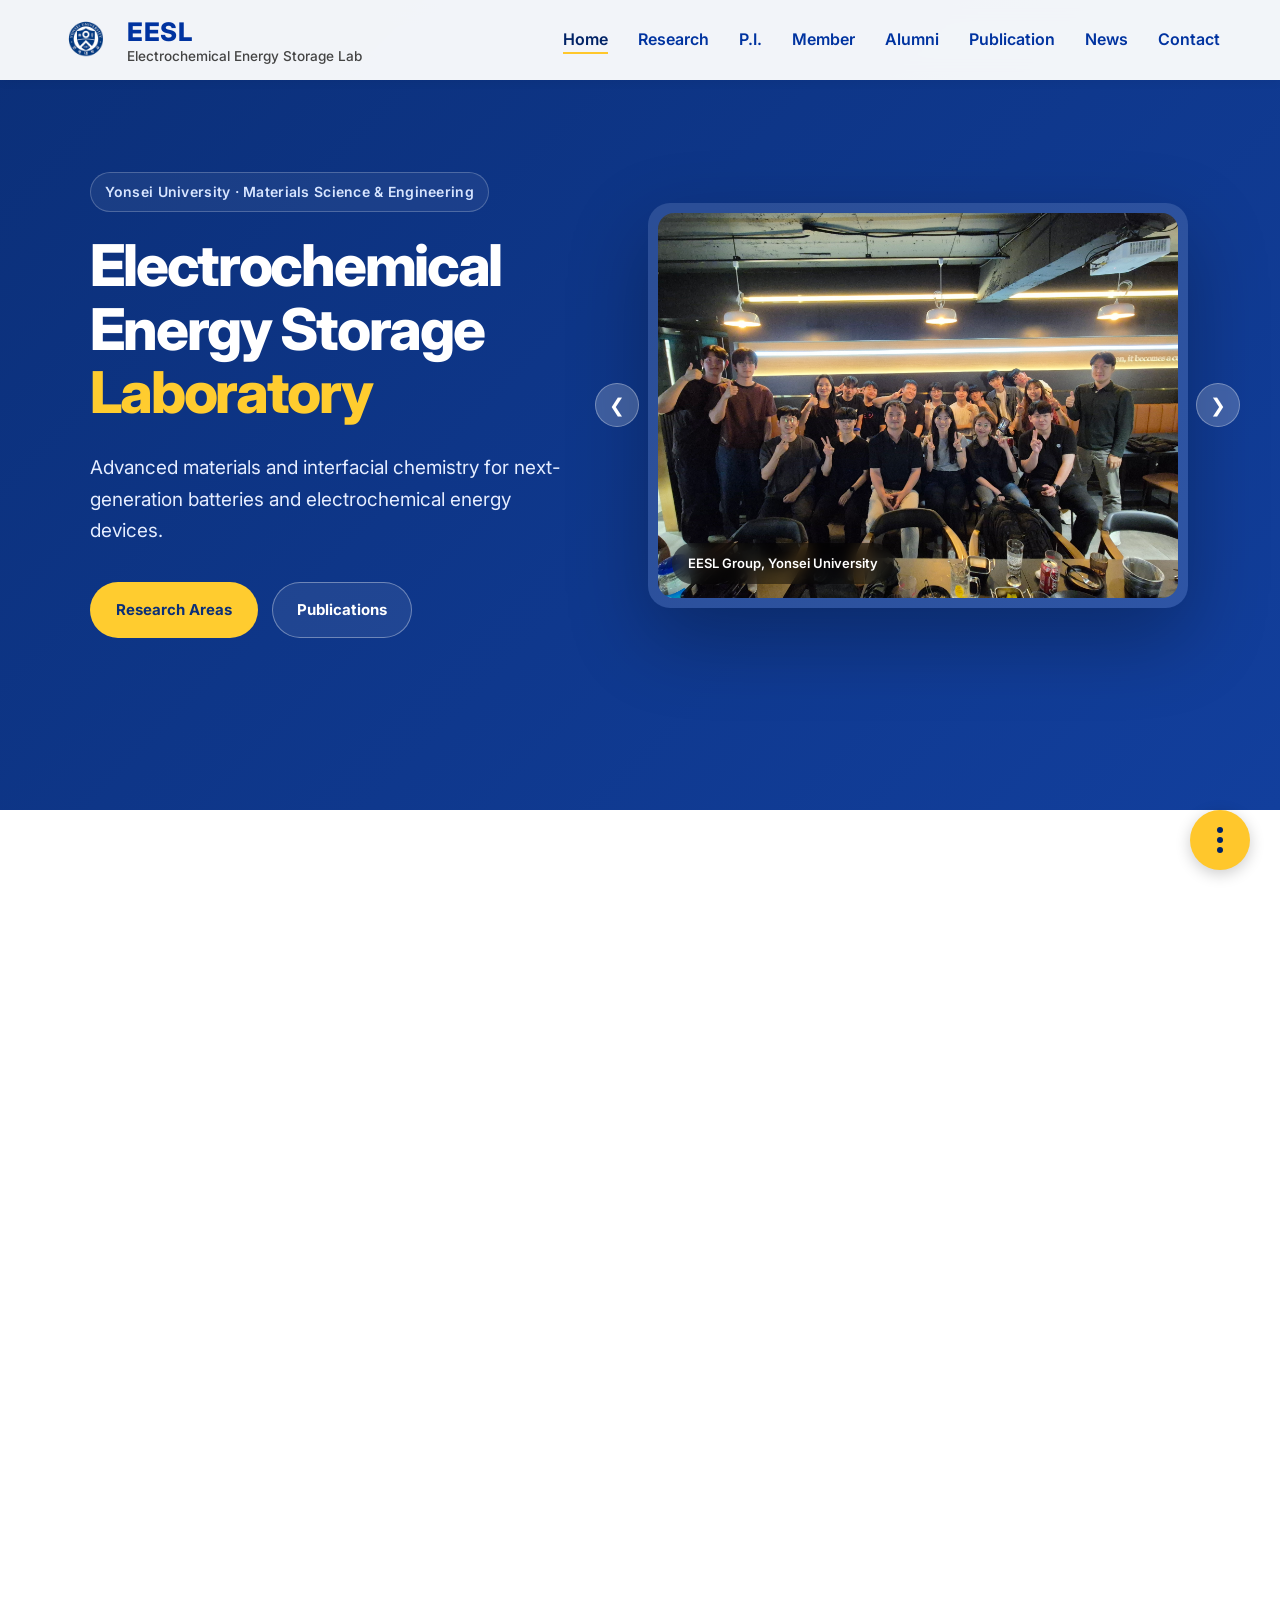
==== index.html @ 1c995d8c "fix professor image path" ====
<!DOCTYPE html>
<html lang="en">
<head>
    <meta charset="UTF-8">
    <meta name="viewport" content="width=device-width, initial-scale=1.0">
    <title>EESL | Electrochemical Energy Storage Laboratory</title>
    <link href="https://fonts.googleapis.com/css2?family=Inter:wght@300;400;600;700&display=swap" rel="stylesheet">
    <link rel="stylesheet" href="style.css">
    <link rel="icon" href="./images/favicon.png" type="image/png">
    <link rel="apple-touch-icon" href="./images/favicon.png">
</head>
<body>
    <header class="header">
    <div class="container header-content">
        <a href="index.html" class="logo-container">
            <img src="./images/EESL logo.png" alt="EESL Logo" class="header-logo-img">
            <div class="logo-text-group">
                <span class="logo-main-text">EESL</span>
                <span class="logo-sub-text">Electrochemical Energy Storage Lab</span>
            </div>
        </a>
        <nav class="nav">
            <ul class="nav-list">
                <li><a href="index.html" class="nav-link active">Home</a></li>
                <li><a href="research.html" class="nav-link">Research</a></li>
                <li><a href="pi.html" class="nav-link">P.I.</a></li>
                <li><a href="member.html" class="nav-link">Member</a></li>
                <li><a href="alumni.html" class="nav-link">Alumni</a></li>
                <li><a href="publication.html" class="nav-link">Publication</a></li>
                <li><a href="news.html" class="nav-link">News</a></li>
                <li><a href="contact.html" class="nav-link">Contact</a></li>
            </ul>
        </nav>
        <button class="mobile-menu-btn" aria-label="Toggle Menu">
            <span></span>
            <span></span>
            <span></span>
        </button>
    </div>
</header>

    <main>
        <section id="home" class="hero">
            <div class="hero-content">
                <div class="hero-label">Yonsei University · Materials Science & Engineering</div>
                <h1>
                    Electrochemical<br>
                    Energy Storage<br>
                    <span>Laboratory</span>
                </h1>
                <p class="hero-subtitle">
                    Advanced materials and interfacial chemistry for next-generation batteries and electrochemical energy devices.
                </p>
                <div class="hero-buttons">
                    <a href="research.html" class="btn primary">Research Areas</a>
                    <a href="publication.html" class="btn secondary">Publications</a>
                </div>
            </div>

            <div class="hero-slider-outer">
                <!-- 좌우 컨트롤 화살표 버튼이 사진 카드 바깥에 존재 -->
                <button class="slider-btn prev-btn" aria-label="Previous Slide">&#10094;</button>
                
                <div class="hero-image-wrap slider-container">
                  <div class="slider-wrapper">
                      <img src="./images/main1.jpg" alt="EESL group photo 1" class="slide-img active">
                      <img src="./images/main2.jpg" alt="EESL group photo 2" class="slide-img">
                  </div>
                  <!-- 글래스모피즘 캡션 -->
                  <div class="image-caption">
                    EESL Group, Yonsei University
                  </div>
                </div>
                
                <button class="slider-btn next-btn" aria-label="Next Slide">&#10095;</button>
            </div>
        </section>

        <section id="research" class="section">
            <div class="container">
                <h2 class="section-title">Research Areas</h2>
                <div class="grid">
                    <div class="card">
                        <div class="card-icon">🔋</div>
                        <h3>Advanced Batteries</h3>
                        <p>Developing next-generation materials for high-energy density and safe battery systems.</p>
                    </div>
                    <div class="card">
                        <div class="card-icon">⚡</div>
                        <h3>Supercapacitors</h3>
                        <p>Exploring novel nanostructured materials for rapid energy storage and delivery.</p>
                    </div>
                    <div class="card">
                        <div class="card-icon">🌱</div>
                        <h3>Sustainable Materials</h3>
                        <p>Focusing on eco-friendly and abundant resources for scalable energy solutions.</p>
                    </div>
                </div>
            </div>
        </section>

        <section id="publications" class="section bg-light">
            <div class="container">
                <h2 class="section-title">Selected Publications</h2>
                <ul class="publication-list">
                    <li>"Evidence of Zintl Intermediate Phase and Its Impacts on Li and Na Storage Performance of Pb-Based Alloying Anodes", <span class="journal">Chemistry of Materials</span> <span class="year">(2023)</span></li>
                    <li>"Dual passivation of cathode and anode through electrode–electrolyte interface engineering enables long-lifespan Li metal–SPAN batteries", <span class="journal">ACS Energy Letters</span> <span class="year">(2022)</span></li>
                    <li>"Surface redox pseudocapacitance of partially oxidized titanium carbide MXene in water-in-salt electrolyte", <span class="journal">ACS Energy Letters</span> <span class="year">(2021)</span></li>
                    <li>"Hierarchical nickel valence gradient stabilizes high-nickel content layered cathode materials", <span class="journal">Nature Communications</span> <span class="year">(2021)</span></li>
                    <li>"New High‐Performance Pb‐Based Nanocomposite Anode Enabled by Wide‐Range Pb Redox and Zintl Phase Transition", <span class="journal">Advanced Functional Materials</span> <span class="year">(2021)</span></li>
                    <li>"Reaction heterogeneity in practical high-energy lithium–sulfur pouch cells", <span class="journal">Energy & Environmental Science</span> <span class="year">(2020)</span></li>
                    <li>"Synthesis and Characterization of a Molecularly Designed High‐Performance Organodisulfide as Cathode Material for Lithium Batteries", <span class="journal">Advanced Energy Materials</span> <span class="year">(2019)</span></li>
                    <li>"In situ/operando synchrotron-based X-ray techniques for lithium-ion battery research", <span class="journal">NPG Asia Materials</span> <span class="year">(2018)</span></li>
                    <li>"Na‐ion intercalation and charge storage mechanism in 2D vanadium carbide", <span class="journal">Advanced Energy Materials</span> <span class="year">(2017)</span></li>
                    <li>"Probing the mechanism of high capacitance in two-dimensional titanium carbide using in-situ X-Ray absorption spectroscopy", <span class="journal">Advanced Energy Materials</span> <span class="year">(2015)</span></li>
                    <li>"Structural Changes and Thermal Stability of Charged LiNixMnyCozO2 Cathode Materials Studied by Combined In Situ Time-Resolved XRD and Mass Spectroscopy", <span class="journal">ACS Applied Materials & Interfaces</span> <span class="year">(2014)</span></li>
                </ul>
                <div class="text-center">
                    <a href="https://scholar.google.co.kr/citations?hl=ko&user=i6YsCV8AAAAJ&view_op=list_works&sortby=pubdate" target="_blank" rel="noopener noreferrer" class="btn btn-outline">
                        View Full List on Google Scholar
                    </a>
                </div>
            </div>
        </section>

        <section id="contact" class="section bg-deep">
            <div class="container text-center">
                <h2 class="section-title text-white">Contact Us</h2>
                <div class="contact-info">
                    <p><strong>Electrochemical Energy Storage Laboratory (EESL) </strong></p>
                    <p>Department of Material Science and Engineering, Yonsei University</p>
                    <p>Email: smbak@yonsei.ac.kr</p>
                </div>
            </div>
        </section>
    </main>

    <footer class="footer">
        <div class="container">
            <p>&copy; 2026 Electrochemical Energy Storage Laboratory (EESL). All rights reserved.</p>
	<p>Handcrafted by <strong>Myungjun Song</strong></p>
        </div>
    </footer>

    <!-- Floating Quick Menu -->
    <div class="floating-quick-menu">
        <button class="quick-menu-toggle" aria-label="Toggle Quick Menu">
            <span class="dot"></span>
            <span class="dot"></span>
            <span class="dot"></span>
        </button>
        <div class="quick-menu-content">
            <a href="index.html#home" class="quick-link">Home</a>
            <a href="index.html#research" class="quick-link">Research Area</a>
            <a href="index.html#publications" class="quick-link">Selected Publications</a>
            <a href="index.html#contact" class="quick-link">Contact Us</a>
        </div>
    </div>

    <script src="script.js"></script>
</body>
</html>
---- style.css ----
:root {
    --primary-color: #0033A0; /* Deep Blue */
    --primary-dark: #002266;
    --accent-color: #FFC72C; /* Yellow */
    --accent-hover: #FFD659;
    --bg-color: #ffffff;
    --bg-light: #f4f7f6;
    --text-main: #333333;
    --text-muted: #666666;
    --white: #ffffff;
    --transition: all 0.3s ease;
}

* {
    margin: 0;
    padding: 0;
    box-sizing: border-box;
}

html {
    scroll-behavior: smooth;
    scroll-padding-top: 80px; /* offset for fixed header */
}

body {
    font-family: 'Inter', sans-serif;
    color: var(--text-main);
    line-height: 1.6;
    background-color: var(--bg-color);
}

a {
    text-decoration: none;
    color: inherit;
}

ul {
    list-style: none;
}

.container {
    max-width: 1200px;
    margin: 0 auto;
    padding: 0 20px;
}

/* Header & Nav */
.header {
    position: fixed;
    top: 0;
    left: 0;
    width: 100%;
    background-color: rgba(255, 255, 255, 0.95);
    backdrop-filter: blur(10px);
    box-shadow: 0 2px 10px rgba(0,0,0,0.05);
    z-index: 1000;
    transition: var(--transition);
}

.header-content {
    display: flex;
    justify-content: space-between;
    align-items: center;
    height: 80px;
}

.logo img {
    height: 50px;
    width: auto;
    object-fit: contain;
    display: block;
}

.nav-list {
    display: flex;
    gap: 30px;
}

.nav-link {
    font-weight: 600;
    color: var(--primary-color);
    position: relative;
    padding: 5px 0;
    transition: var(--transition);
}

.nav-link::after {
    content: '';
    position: absolute;
    bottom: 0;
    left: 0;
    width: 0;
    height: 2px;
    background-color: var(--accent-color);
    transition: var(--transition);
}

.nav-link:hover::after,
.nav-link.active::after {
    width: 100%;
}

.nav-link:hover,
.nav-link.active {
    color: var(--primary-dark);
}

/* Page Content for Multi-page */
.page-content {
    padding-top: 80px;
    min-height: calc(100vh - 80px);
    display: flex;
    flex-direction: column;
}

.page-content > .section {
    flex: 1;
    display: flex;
    flex-direction: column;
    justify-content: center;
}

/* Hero Section */
.hero {
    min-height: 100vh;
    display: flex;
    align-items: center;
    position: relative;
    background: linear-gradient(135deg, var(--primary-dark) 0%, var(--primary-color) 100%);
    color: var(--white);
    padding-top: 80px;
}

.hero-bg {
    position: absolute;
    top: 0;
    left: 0;
    width: 100%;
    height: 100%;
    background-image: radial-gradient(circle at 20% 50%, rgba(255, 199, 44, 0.1) 0%, transparent 50%),
                      radial-gradient(circle at 80% 80%, rgba(255, 199, 44, 0.05) 0%, transparent 50%);
    z-index: 1;
}

.hero-content-grid {
    position: relative;
    z-index: 2;
    display: grid;
    grid-template-columns: 1fr 1fr;
    gap: 40px;
    align-items: center;
    width: 100%;
}

.hero-text {
    text-align: left;
}

.hero-title {
    font-size: 3.5rem;
    font-weight: 700;
    margin-bottom: 20px;
    line-height: 1.2;
}

.hero-subtitle {
    font-size: 1.25rem;
    font-weight: 300;
    color: rgba(255,255,255,0.9);
}

.hero-image {
    display: flex;
    width: 100%;
    justify-content: center;
    align-items: center;
}

.hero-placeholder-img {
    max-width: 100%;
    height: auto;
    border-radius: 12px;
    box-shadow: 0 20px 40px rgba(0,0,0,0.2);
    min-height: 300px;
    background-color: rgba(255,255,255,0.1);
    border: 2px dashed rgba(255,255,255,0.3);
    object-fit: cover;
}

/* Buttons */
.btn {
    display: inline-block;
    padding: 12px 30px;
    border-radius: 30px;
    font-weight: 600;
    cursor: pointer;
    transition: var(--transition);
    border: 2px solid transparent;
}

.btn-primary {
    background-color: var(--accent-color);
    color: var(--primary-dark);
}

.btn-primary:hover {
    background-color: var(--accent-hover);
    transform: translateY(-2px);
    box-shadow: 0 4px 15px rgba(255, 199, 44, 0.4);
}

.btn-outline {
    background-color: transparent;
    border-color: var(--primary-color);
    color: var(--primary-color);
}

.btn-outline:hover {
    background-color: var(--primary-color);
    color: var(--white);
}

/* Sections */
.section {
    padding: 100px 0;
}

/* P.I. Profile Section */
.profile-grid {
    display: grid;
    grid-template-columns: 1fr 2fr;
    gap: 50px;
    align-items: center;
}

.profile-image img {
    width: 100%;
    box-shadow: 0 10px 30px rgba(0,0,0,0.1);
}

.profile-info {
    text-align: left;
}

.pi-name {
    font-size: 3rem;
    font-weight: 700;
    color: var(--primary-color);
    margin-bottom: 10px;
}

.pi-title {
    font-size: 1.5rem;
    color: var(--accent-color);
    font-weight: 600;
    margin-bottom: 20px;
}

.pi-affiliation {
    font-size: 1.2rem;
    color: var(--text-main);
    line-height: 1.6;
}

/* History Section */
.history-grid {
    display: grid;
    grid-template-columns: 1fr 1fr;
    gap: 60px;
}

.history-title {
    font-size: 1.8rem;
    color: var(--primary-dark);
    margin-bottom: 30px;
    border-bottom: 2px solid var(--accent-color);
    padding-bottom: 10px;
    display: inline-block;
}

.mt-4 {
    margin-top: 40px;
}

/* Timeline Style */
.timeline {
    list-style: none;
    padding: 0;
    margin: 0;
}

.timeline li {
    position: relative;
    padding-left: 30px;
    margin-bottom: 30px;
    border-left: 2px solid rgba(0, 51, 160, 0.2);
}

.timeline li::before {
    content: '';
    position: absolute;
    left: -7px;
    top: 5px;
    width: 12px;
    height: 12px;
    border-radius: 50%;
    background-color: var(--accent-color);
    border: 2px solid var(--primary-color);
}

.timeline-date {
    display: block;
    font-weight: 700;
    color: var(--primary-color);
    margin-bottom: 5px;
    font-size: 1.1rem;
}

.timeline-content {
    color: var(--text-main);
    line-height: 1.6;
    font-size: 1.05rem;
}

/* Member Card Styles */
.members-list {
    display: flex;
    flex-direction: column;
    gap: 30px;
    max-width: 900px;
    margin: 0 auto;
}

.member-card {
    background: var(--white);
    border-radius: 12px;
    box-shadow: 0 4px 15px rgba(0,0,0,0.05);
    overflow: hidden;
    transition: var(--transition);
    border: 1px solid rgba(0,0,0,0.05);
}

.member-card:hover {
    box-shadow: 0 10px 30px rgba(0,0,0,0.1);
}

.member-card-main {
    display: flex;
    padding: 30px;
    gap: 30px;
    align-items: center;
}

.member-image {
    flex-shrink: 0;
    width: 150px;
    height: 150px;
    border-radius: 50%;
    overflow: hidden;
    border: 3px solid var(--primary-color);
    box-shadow: 0 4px 10px rgba(0,0,0,0.1);
}

.member-image img {
    width: 100%;
    height: 100%;
    object-fit: cover;
}

.member-info {
    flex-grow: 1;
    display: flex;
    flex-direction: column;
    justify-content: center;
}

.member-header {
    display: flex;
    justify-content: space-between;
    align-items: center;
    margin-bottom: 20px;
    border-bottom: 2px solid var(--accent-color);
    padding-bottom: 10px;
}

.member-name {
    display: flex;
    align-items: baseline;
    gap: 10px;
}

.name-eng {
    font-size: 1.8rem;
    font-weight: 700;
    color: var(--primary-dark);
}

.name-kor {
    font-size: 1.2rem;
    color: var(--text-muted);
}

.btn-detail {
    background-color: transparent;
    border: 2px solid var(--primary-color);
    color: var(--primary-color);
    padding: 6px 15px;
    border-radius: 20px;
    font-weight: 600;
    font-size: 0.9rem;
    cursor: pointer;
    transition: var(--transition);
}

.btn-detail:hover, .btn-detail.active {
    background-color: var(--primary-color);
    color: var(--white);
}

.member-contact {
    font-size: 1.1rem;
    color: var(--text-main);
}

.member-contact p {
    margin-bottom: 8px;
    line-height: 1.5;
}

.member-contact p:last-child {
    margin-bottom: 0;
}

.member-contact strong {
    color: var(--primary-dark);
    margin-right: 5px;
}

.member-contact a {
    color: var(--primary-color);
    text-decoration: underline;
    transition: var(--transition);
}

.member-contact a:hover {
    color: var(--primary-dark);
}

.member-detail-section {
    padding: 0 30px;
    max-height: 0;
    overflow: hidden;
    transition: max-height 0.4s cubic-bezier(0.4, 0, 0.2, 1), padding 0.4s cubic-bezier(0.4, 0, 0.2, 1), opacity 0.3s ease-out;
    opacity: 0;
    background-color: var(--bg-light);
    border-top: 1px solid transparent;
}

.member-detail-section.open {
    padding: 30px;
    max-height: 500px;
    opacity: 1;
    border-top: 1px solid rgba(0,0,0,0.05);
}

.detail-title {
    font-size: 1.1rem;
    color: var(--primary-color);
    margin-bottom: 15px;
    letter-spacing: 1px;
    font-weight: 700;
}

.detail-content {
    color: var(--text-main);
    line-height: 1.6;
    font-size: 1.05rem;
}

.detail-list {
    list-style: none;
    padding: 0;
    margin: 0;
}

.detail-list li {
    position: relative;
    padding-left: 20px;
    margin-bottom: 12px;
    color: var(--text-main);
    line-height: 1.6;
    font-size: 1.05rem;
}

.detail-list li::before {
    content: '';
    position: absolute;
    left: 0;
    top: 9px;
    width: 8px;
    height: 8px;
    background-color: var(--accent-color);
    border: 2px solid var(--primary-color);
    border-radius: 50%;
}

/* Specifically target Contact section to shrink height */
#contact.section {
    padding: 40px 0;
}

.section-title {
    text-align: center;
    font-size: 2.5rem;
    color: var(--primary-color);
    margin-bottom: 50px;
    position: relative;
}

.section-title::after {
    content: '';
    display: block;
    width: 60px;
    height: 4px;
    background-color: var(--accent-color);
    margin: 15px auto 0;
    border-radius: 2px;
}

.section-title.text-white {
    color: var(--white);
}

.bg-light {
    background-color: var(--bg-light);
}

.bg-deep {
    background-color: var(--primary-color);
    color: var(--white);
}

.text-center {
    text-align: center;
}

.mb-4 {
    margin-bottom: 30px;
}

/* Publication List */
.publications-container {
    max-width: 1000px;
    margin: 0 auto;
    text-align: left;
}

.year-section {
    margin-bottom: 60px;
}

.year-title {
    font-size: 2.2rem;
    color: var(--primary-color);
    border-bottom: 3px solid var(--accent-color);
    display: inline-block;
    padding-bottom: 8px;
    margin-bottom: 30px;
    font-weight: 700;
}

.publication-list {
    list-style: none;
    text-align: left;
    max-width: 1000px;
    margin: 0 auto 40px auto;
    padding: 0;
}

.publication-list li {
    background: var(--white);
    padding: 20px 25px;
    margin-bottom: 15px;
    border-radius: 8px;
    box-shadow: 0 4px 15px rgba(0,0,0,0.03);
    border-left: 4px solid var(--accent-color);
    font-size: 1.1rem;
    line-height: 1.5;
    transition: var(--transition);
}

.publication-list li:hover {
    transform: translateX(5px);
    box-shadow: 0 8px 25px rgba(0,0,0,0.08);
}

.publication-list .journal, .publication-list i {
    font-style: italic;
    color: var(--primary-color);
    font-weight: 600;
}

.publication-list .year {
    color: var(--text-muted);
    font-weight: 400;
}

/* Grid & Cards */
.grid {
    display: grid;
    grid-template-columns: repeat(auto-fit, minmax(300px, 1fr));
    gap: 30px;
}

.card {
    background-color: var(--white);
    padding: 40px 30px;
    border-radius: 12px;
    box-shadow: 0 10px 30px rgba(0,0,0,0.05);
    text-align: center;
    transition: var(--transition);
    border-bottom: 4px solid transparent;
}

.card:hover {
    transform: translateY(-10px);
    border-bottom-color: var(--accent-color);
    box-shadow: 0 15px 40px rgba(0,0,0,0.1);
}

.card-icon {
    font-size: 3rem;
    margin-bottom: 20px;
}

.card h3 {
    color: var(--primary-color);
    margin-bottom: 15px;
    font-size: 1.5rem;
}

.card p {
    color: var(--text-muted);
}

/* Contact Grid Layout */
.contact-grid {
    display: grid;
    grid-template-columns: 1.2fr 1fr;
    gap: 40px;
    align-items: stretch;
    margin-top: 20px;
}

.contact-map {
    width: 100%;
    min-height: 350px;
    border-radius: 12px;
    overflow: hidden;
    box-shadow: 0 10px 30px rgba(0,0,0,0.2);
}

.contact-map iframe {
    width: 100%;
    height: 100%;
    border: none;
}

.contact-info-card {
    background: rgba(255, 255, 255, 0.1);
    backdrop-filter: blur(10px);
    border: 1px solid rgba(255,255,255,0.2);
    padding: 40px;
    border-radius: 12px;
    text-align: left;
    display: flex;
    flex-direction: column;
    justify-content: center;
    box-shadow: 0 10px 30px rgba(0,0,0,0.1);
}

.contact-info-card h3 {
    font-size: 1.6rem;
    color: var(--accent-color);
    margin-bottom: 20px;
    line-height: 1.3;
}

.contact-info-card p {
    font-size: 1.1rem;
    margin-bottom: 15px;
    color: var(--white);
    line-height: 1.6;
}

.contact-info-card p strong {
    font-weight: 600;
}

.contact-info-card .email a {
    color: var(--accent-color);
    text-decoration: underline;
    transition: var(--transition);
}

.contact-info-card .email a:hover {
    color: var(--white);
}

/* Footer */
.footer {
    background-color: var(--primary-dark);
    color: rgba(255,255,255,0.7);
    text-align: center;
    padding: 30px 0;
    font-size: 0.9rem;
}

/* Floating Quick Menu */
.floating-quick-menu {
    position: fixed;
    bottom: 30px;
    right: 30px;
    z-index: 1001;
    display: flex;
    flex-direction: column;
    align-items: flex-end;
}

.quick-menu-toggle {
    width: 60px;
    height: 60px;
    border-radius: 50%;
    background-color: var(--accent-color);
    border: none;
    cursor: pointer;
    box-shadow: 0 4px 15px rgba(0,0,0,0.2);
    display: flex;
    flex-direction: column;
    justify-content: center;
    align-items: center;
    gap: 4px;
    transition: var(--transition);
    z-index: 2;
}

.quick-menu-toggle:hover {
    transform: scale(1.05);
    background-color: var(--accent-hover);
}

.quick-menu-toggle .dot {
    width: 6px;
    height: 6px;
    border-radius: 50%;
    background-color: var(--primary-dark);
    transition: var(--transition);
}

.quick-menu-toggle.active .dot:nth-child(1) {
    transform: translateY(10px) rotate(45deg);
    width: 25px;
    height: 3px;
    border-radius: 2px;
}
.quick-menu-toggle.active .dot:nth-child(2) {
    opacity: 0;
}
.quick-menu-toggle.active .dot:nth-child(3) {
    transform: translateY(-10px) rotate(-45deg);
    width: 25px;
    height: 3px;
    border-radius: 2px;
}

.quick-menu-content {
    position: absolute;
    bottom: 70px;
    right: 0;
    background-color: var(--white);
    border-radius: 12px;
    box-shadow: 0 10px 30px rgba(0,0,0,0.15);
    padding: 10px 0;
    display: flex;
    flex-direction: column;
    width: max-content;
    opacity: 0;
    visibility: hidden;
    transform: translateY(20px);
    transition: all 0.3s cubic-bezier(0.175, 0.885, 0.32, 1.275);
    z-index: 1;
}

.quick-menu-content.show {
    opacity: 1;
    visibility: visible;
    transform: translateY(0);
}

.quick-link {
    padding: 12px 25px;
    color: var(--primary-color);
    font-weight: 600;
    transition: var(--transition);
    border-left: 3px solid transparent;
}

.quick-link:hover, .quick-link.active {
    background-color: var(--bg-light);
    color: var(--primary-dark);
    border-left-color: var(--accent-color);
}

/* Mobile Menu Button */
.mobile-menu-btn {
    display: none;
    background: none;
    border: none;
    cursor: pointer;
    flex-direction: column;
    gap: 6px;
}

.mobile-menu-btn span {
    display: block;
    width: 30px;
    height: 3px;
    background-color: var(--primary-color);
    transition: var(--transition);
}

/* Research Page Styles */
.research-grid {
    display: flex;
    flex-direction: column;
    gap: 60px;
    margin-top: 30px;
}

.research-card {
    display: flex;
    flex-direction: column;
    background: var(--white);
    border-radius: 12px;
    box-shadow: 0 10px 30px rgba(0,0,0,0.05);
    overflow: hidden;
    transition: transform 0.3s ease;
}

.research-card:hover {
    transform: translateY(-5px);
}

@media (min-width: 992px) {
    .research-card {
        flex-direction: row;
        align-items: stretch;
    }
    .research-card.reverse {
        flex-direction: row-reverse;
    }
}

.research-content {
    flex: 1;
    padding: 40px;
    display: flex;
    flex-direction: column;
    justify-content: center;
}

.research-title {
    font-size: 1.8rem;
    color: var(--primary-color);
    margin-bottom: 20px;
    position: relative;
    padding-bottom: 15px;
}

.research-title::after {
    content: '';
    position: absolute;
    bottom: 0;
    left: 0;
    width: 60px;
    height: 4px;
    background-color: var(--accent-color);
    border-radius: 2px;
}

.research-desc {
    color: var(--text-main);
    line-height: 1.8;
    font-size: 1.05rem;
    text-align: justify;
}

.research-desc strong {
    color: var(--primary-dark);
}

.research-img-box {
    flex: 1;
    min-height: 300px;
    background-color: #f0f2f5;
    display: flex;
    align-items: center;
    justify-content: center;
    border-left: 1px solid rgba(0,0,0,0.05);
}

@media (min-width: 992px) {
    .research-card.reverse .research-img-box {
        border-left: none;
        border-right: 1px solid rgba(0,0,0,0.05);
    }
}

.placeholder-text {
    color: #9aa0a6;
    font-weight: 600;
    font-size: 1.1rem;
    letter-spacing: 1px;
}

/* Responsive */
@media (max-width: 900px) {
    .hero-content-grid {
        grid-template-columns: 1fr;
        text-align: center;
        gap: 30px;
    }
    
    .hero-text {
        text-align: center;
    }
    
    .hero-title {
        font-size: 2.8rem;
    }
    
    .contact-grid {
        grid-template-columns: 1fr;
    }
    
    .contact-map {
        min-height: 300px;
    }
    
    .profile-grid, .history-grid {
        grid-template-columns: 1fr;
    }
    
    .profile-info {
        text-align: center;
    }
    
    .member-card-main {
        flex-direction: column;
        text-align: center;
        padding: 20px;
    }
    
    .member-header {
        flex-direction: column;
        gap: 15px;
        align-items: center;
    }
    
    .member-name {
        flex-direction: column;
        gap: 5px;
    }
}

@media (max-width: 768px) {
    .mobile-menu-btn {
        display: flex;
    }
    
    .nav {
        position: absolute;
        top: 80px;
        left: 0;
        width: 100%;
        background-color: var(--white);
        box-shadow: 0 10px 10px rgba(0,0,0,0.05);
        clip-path: polygon(0 0, 100% 0, 100% 0, 0 0);
        transition: clip-path 0.3s ease-in-out;
    }
    
    .nav.open {
        clip-path: polygon(0 0, 100% 0, 100% 100%, 0 100%);
    }
    
    .nav-list {
        flex-direction: column;
        padding: 20px;
        gap: 15px;
        text-align: center;
    }
}


/* --- New Logo Container Styles --- */
.logo-container {
    display: flex;
    align-items: center;
    gap: 15px;
    text-decoration: none;
}
.header-logo-img {
    height: 52px; 
    width: auto;
}
.logo-text-group {
    display: flex;
    flex-direction: column;
    justify-content: center;
    line-height: 1.25;
}
.logo-main-text {
    font-size: 1.6rem;
    font-weight: 800;
    color: var(--primary-color, #003399);
    letter-spacing: 0.5px;
}
.logo-sub-text {
    font-size: 0.85rem;
    font-weight: 500;
    color: #444444;
    white-space: nowrap; 
    line-height: 1.25;
}

@media (max-width: 768px) {
    .logo-sub-text {
        display: none;
    }
}


/* --- Hero Slider Styles --- */
.slider-container {
    position: relative;
    border-radius: 12px;
    overflow: visible;
    width: 100%;
    aspect-ratio: 4 / 3;
    box-shadow: 0 20px 40px rgba(0,0,0,0.2);
    background-color: rgba(255, 255, 255, 0.1);
}
.slider-wrapper {
    position: relative;
    width: 100%;
    height: 100%;
}
.slide-img {
    position: absolute;
    top: 0;
    left: 0;
    width: 100%;
    height: 100%;
    object-fit: cover;
    border-radius: 12px;
    opacity: 0;
    transition: opacity 0.5s ease-in-out;
}
.slide-img.active {
    opacity: 1;
    z-index: 1;
}
.slider-btn {
    position: absolute;
    top: 50%;
    transform: translateY(-50%);
    background: rgba(0, 0, 0, 0.3);
    color: white;
    border: none;
    width: 40px;
    height: 40px;
    display: flex;
    align-items: center;
    justify-content: center;
    cursor: pointer;
    font-size: 1.2rem;
    border-radius: 50%;
    transition: background 0.3s ease-in-out;
    z-index: 10;
}
.slider-btn:hover {
    background: rgba(0, 0, 0, 0.7);
}
.prev-btn {
    left: -60px;
}
.next-btn {
    right: -60px;
}

@media (max-width: 768px) {
    .history-col {
        display: contents;
    }
    .history-grid {
        display: flex;
        flex-direction: column;
    }
    .history-block.work-experience {
        order: 1;
    }
    .history-block.education {
        order: 2;
    }
    .history-block.research-area {
        order: 3;
    }
}


/* --- Mobile Hero Overrides --- */
@media (max-width: 768px) {
    .hero-content-grid {
        display: flex;
        flex-direction: column;
        padding: 40px 20px;
        gap: 30px;
    }
    .hero-title {
        font-size: 2.1rem !important;
    }
    .hero-subtitle {
        font-size: 1.05rem !important;
    }
    .hero-text {
        text-align: center;
    }
    .slider-container {
        width: 100% !important;
        max-width: 400px;
        height: 300px !important;
        aspect-ratio: auto !important;
        margin: 0 auto;
    }
    .slider-btn {
        width: 36px !important;
        height: 36px !important;
        font-size: 1rem !important;
    }
    .prev-btn {
        left: 8px !important;
    }
    .next-btn {
        right: 8px !important;
    }
}


/* --- Contact Card Styles --- */
.contact-card {
  max-width: 520px;
  padding: 36px 42px;
  background: #1f4da8;
  border: 1px solid rgba(255, 255, 255, 0.18);
  border-radius: 12px;
  color: #ffffff;
  margin: 0 auto;
}
.contact-card h2 {
  margin: 0;
  color: #ffc928;
  font-size: 25px;
  line-height: 1.25;
  font-weight: 800;
}
.contact-card .abbr {
  margin: 4px 0 26px;
  color: #ffc928;
  font-size: 22px;
  font-weight: 700;
}
.contact-list {
  display: flex;
  flex-direction: column;
  gap: 18px;
}
.contact-row {
  display: grid;
  grid-template-columns: 110px 1fr;
  column-gap: 18px;
  align-items: start;
}
.contact-row .label {
  color: #c9dcff;
  font-size: 14px;
  font-weight: 700;
  text-transform: uppercase;
  letter-spacing: 0.04em;
}
.contact-row .value {
  color: #ffffff;
  font-size: 16px;
  line-height: 1.55;
  font-weight: 500;
}
.contact-row a {
  color: #ffc928;
  font-weight: 700;
  text-decoration: none;
}
.contact-row a:hover {
  text-decoration: underline;
}

@media (max-width: 768px) {
  .contact-card {
    padding: 24px 28px;
  }
  .contact-row {
    grid-template-columns: 1fr;
    gap: 4px;
  }
}


/* --- Premium Hero Redesign --- */
.hero {
  min-height: 650px;
  padding: 110px 7% 90px;
  display: grid !important; 
  grid-template-columns: 1fr 1.05fr !important;
  align-items: center;
  gap: 70px;
  background: linear-gradient(135deg, #0b2f78 0%, #123f9d 100%) !important;
  color: #ffffff;
}
.hero-content { max-width: 620px; }
.hero-label {
  display: inline-block;
  margin-bottom: 22px;
  padding: 8px 14px;
  border: 1px solid rgba(255, 255, 255, 0.22);
  border-radius: 999px;
  color: #d7e5ff;
  font-size: 14px;
  font-weight: 600;
  letter-spacing: 0.02em;
  background: rgba(255, 255, 255, 0.06);
}
.hero h1 {
  margin: 0;
  font-size: clamp(40px, 4.5vw, 68px) !important;
  line-height: 1.1;
  letter-spacing: -0.04em;
  font-weight: 800;
}
.hero h1 span { color: #ffcc2f; }
.hero-subtitle {
  margin-top: 28px;
  max-width: 560px;
  color: #e5edff;
  font-size: 19px !important;
  line-height: 1.65;
  font-weight: 400;
}
.hero-buttons { display: flex; gap: 14px; margin-top: 36px; }
.btn {
  display: inline-flex;
  align-items: center;
  justify-content: center;
  padding: 14px 24px;
  border-radius: 999px;
  font-size: 15px;
  font-weight: 700;
  text-decoration: none;
  transition: all 0.2s ease;
}
.btn.primary { background: #ffcc2f; color: #0b2f78; }
.btn.secondary { border: 1px solid rgba(255, 255, 255, 0.35); color: #ffffff; background: rgba(255, 255, 255, 0.08); }
.btn:hover { transform: translateY(-2px); box-shadow: 0 5px 15px rgba(0,0,0,0.2); }

/* 이미지 프레임 고급화 */
.hero-image-wrap {
  position: relative;
  border-radius: 22px;
  padding: 10px;
  background: rgba(255, 255, 255, 0.12);
  box-shadow: 0 30px 80px rgba(0, 0, 0, 0.28);
  overflow: hidden;
  aspect-ratio: 4 / 3;
}
.hero-image-wrap img {
  width: 100%;
  height: 100%;
  display: block;
  border-radius: 16px;
  object-fit: cover;
}
.image-caption {
  position: absolute;
  left: 24px;
  bottom: 24px;
  padding: 10px 16px;
  border-radius: 999px;
  color: #ffffff;
  font-size: 13px;
  font-weight: 600;
  background: rgba(0, 0, 0, 0.45);
  backdrop-filter: blur(8px);
  -webkit-backdrop-filter: blur(8px);
  z-index: 12;
}

@media (max-width: 768px) {
  .hero {
    display: flex !important;
    flex-direction: column !important;
    padding: 120px 5% 50px !important;
    gap: 40px !important;
  }
  .hero-content {
    display: flex;
    flex-direction: column;
    align-items: center;
    text-align: center;
  }
  .hero h1 {
    font-size: clamp(32px, 8vw, 42px) !important;
  }
  .hero-buttons {
    justify-content: center;
  }
  .image-caption {
    left: 14px;
    bottom: 14px;
    font-size: 11px;
    padding: 6px 12px;
  }
}


/* --- Hero Height & Slider Fixes --- */
.hero {
  min-height: calc(100vh - 90px) !important;
}

.hero-image-wrap .slide-img {
  position: absolute;
  top: 0;
  left: 0;
  width: 100%;
  height: 100%;
  opacity: 0;
  transition: opacity 0.5s ease;
  z-index: 0;
  object-fit: cover;
  border-radius: 16px;
}

.hero-image-wrap .slide-img.active {
  opacity: 1;
  z-index: 1;
}

.hero-image-wrap .slider-btn {
  position: absolute;
  top: 50%;
  transform: translateY(-50%);
  z-index: 20 !important;
  background: rgba(0, 0, 0, 0.4);
  color: white;
  border: none;
  width: 40px;
  height: 40px;
  display: flex;
  align-items: center;
  justify-content: center;
  cursor: pointer;
  border-radius: 50%;
  font-size: 1.2rem;
  transition: background 0.3s;
}

.hero-image-wrap .slider-btn:hover {
  background: rgba(0, 0, 0, 0.7);
}

.hero-image-wrap .prev-btn {
  left: 15px !important;
}

.hero-image-wrap .next-btn {
  right: 15px !important;
}


/* --- Extreme layout fixes for Hero --- */
html, body {
  margin: 0;
  padding: 0;
  height: 100%;
  overflow-x: hidden;
}

.hero {
  height: calc(100vh - 90px) !important;
  min-height: auto !important;
  box-sizing: border-box !important;
  padding: 0 7% !important;
}

.hero-slider-outer {
  position: relative;
  width: 100%;
}

.hero-slider-outer .slider-btn {
  position: absolute;
  top: 50%;
  transform: translateY(-50%);
  z-index: 30 !important;
  background: rgba(255, 255, 255, 0.15) !important;
  color: #ffffff !important;
  border: 1px solid rgba(255, 255, 255, 0.3) !important;
  width: 48px !important;
  height: 48px !important;
  display: flex;
  align-items: center;
  justify-content: center;
  cursor: pointer;
  border-radius: 50%;
  font-size: 1.4rem;
  transition: all 0.3s ease !important;
  backdrop-filter: blur(4px);
}

.hero-slider-outer .slider-btn:hover {
  background: #ffcc2f !important;
  color: #0b2f78 !important;
  border-color: #ffcc2f !important;
}

.hero-slider-outer .prev-btn {
  left: -24px !important;
}

.hero-slider-outer .next-btn {
  right: -24px !important;
}

@media (max-width: 768px) {
  .hero {
    height: auto !important;
    min-height: calc(100vh - 90px) !important;
    padding: 60px 5% 40px !important;
  }
  .hero-slider-outer .prev-btn {
    left: -10px !important;
  }
  .hero-slider-outer .next-btn {
    right: -10px !important;
  }
  .hero-slider-outer .slider-btn {
    width: 36px !important;
    height: 36px !important;
    font-size: 1rem;
  }
}


/* --- Github Layout Break Fixes --- */
html, body {
  margin: 0;
  padding: 0;
  height: 100%;
  overflow-x: hidden;
}

.hero-slider-outer {
  position: relative;
  display: flex;
  align-items: center;
  justify-content: center;
  width: 100%;
}

.hero-slider-outer .slider-btn {
  position: absolute;
  z-index: 30 !important;
  background: rgba(255, 255, 255, 0.2) !important;
  width: 44px !important;
  height: 44px !important;
  border-radius: 50% !important;
  color: white !important;
  border: 1px solid rgba(255, 255, 255, 0.3) !important;
  display: flex;
  align-items: center;
  justify-content: center;
  cursor: pointer;
  font-size: 1.2rem;
  transition: all 0.3s ease !important;
}

.hero-slider-outer .slider-btn:hover {
  background: #ffcc2f !important;
  color: #0b2f78 !important;
  border-color: #ffcc2f !important;
}

.hero-slider-outer .prev-btn {
  left: -50px !important;
}

.hero-slider-outer .next-btn {
  right: -50px !important;
}

.hero {
  min-height: calc(100vh - 90px) !important;
  box-sizing: border-box !important;
  display: grid !important;
  grid-template-columns: 1fr 1.1fr !important;
  gap: 60px !important;
}

.hero-image-wrap {
  width: 100% !important;
  max-width: 540px !important;
  aspect-ratio: 4 / 3 !important;
  position: relative !important;
  border-radius: 22px !important;
  padding: 10px !important;
  background: rgba(255, 255, 255, 0.12) !important;
  box-shadow: 0 30px 80px rgba(0, 0, 0, 0.28) !important;
  overflow: hidden !important;
}

@media (max-width: 768px) {
  .hero {
    display: flex !important;
    flex-direction: column !important;
  }
  .hero-slider-outer .prev-btn {
    left: -15px !important;
  }
  .hero-slider-outer .next-btn {
    right: -15px !important;
  }
}
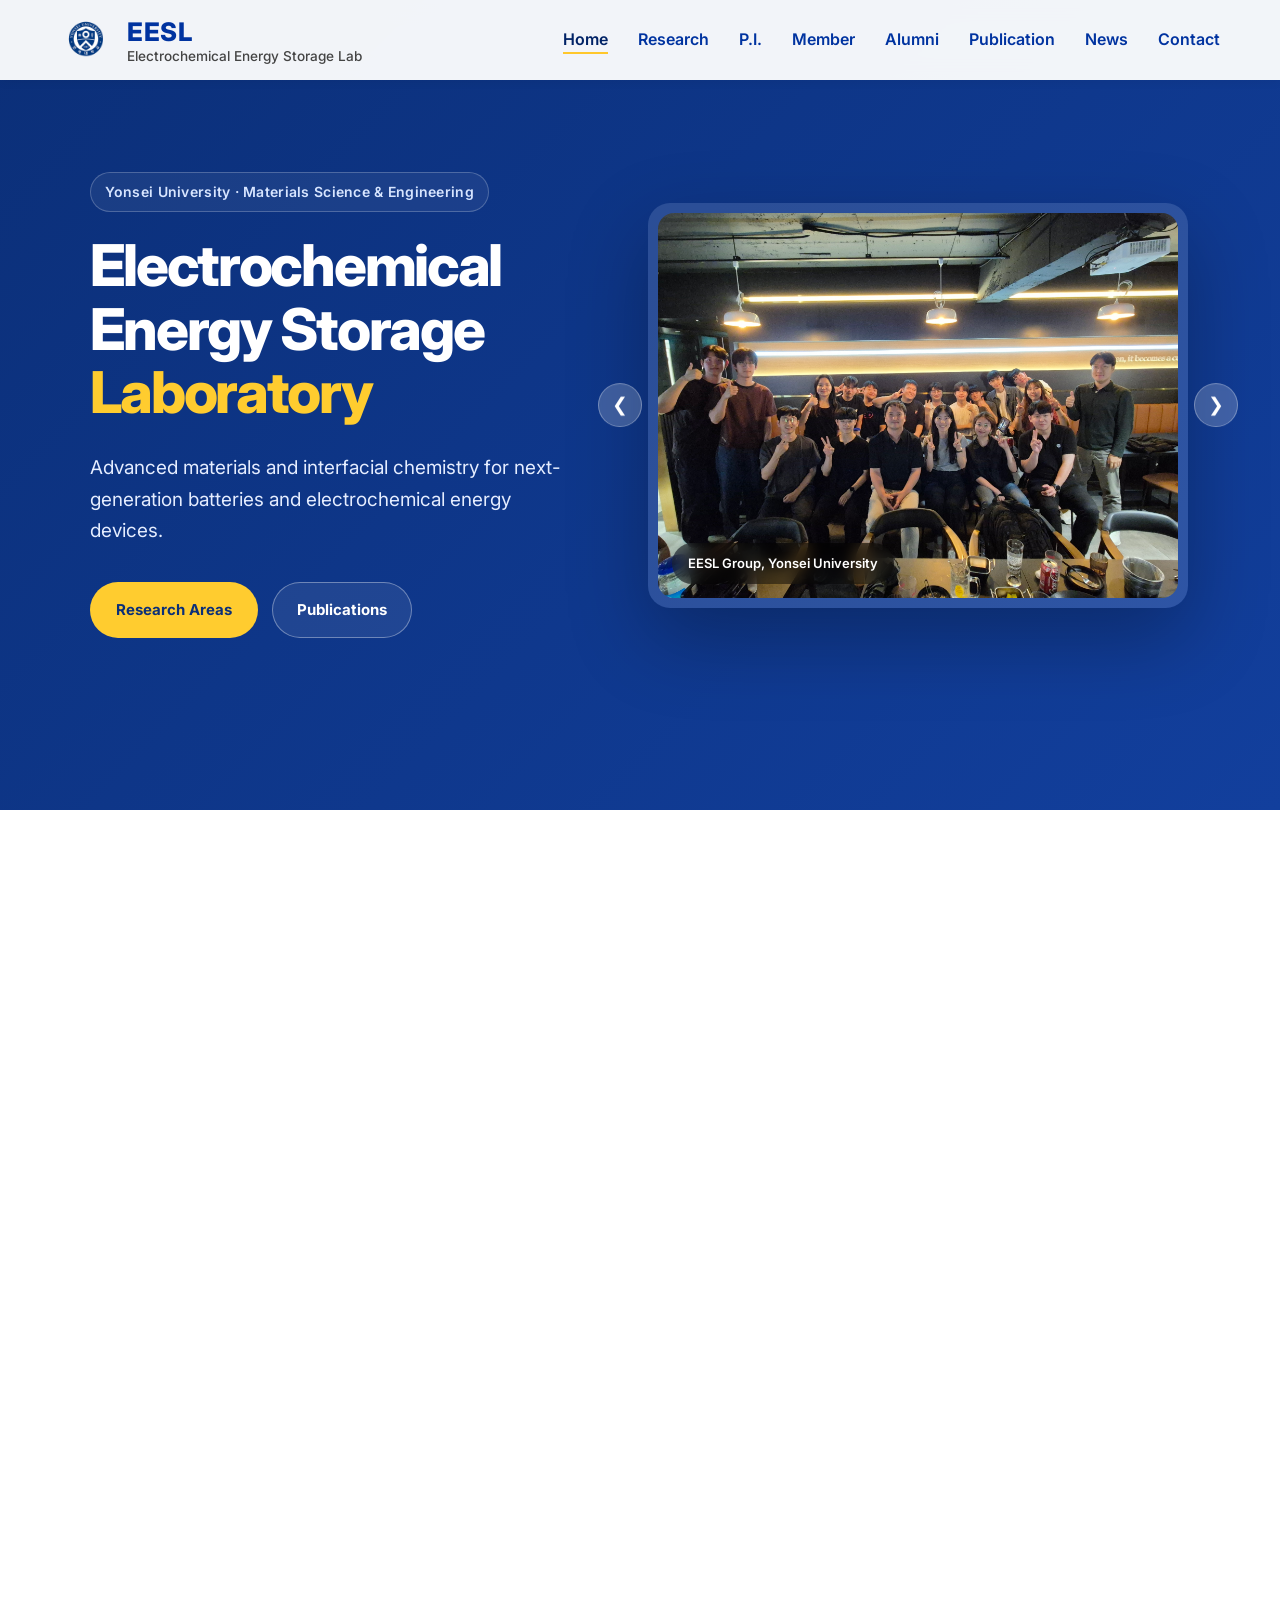
==== commit 471b2c57: "fix professor image path" ====
--- a/index.html
+++ b/index.html
@@ -63,8 +63,10 @@
                 
                 <div class="hero-image-wrap slider-container">
                   <div class="slider-wrapper">
-                      <img src="./images/main1.jpg" alt="EESL group photo 1" class="slide-img active">
-                      <img src="./images/main2.jpg" alt="EESL group photo 2" class="slide-img">
+                      <img src="./images/main1.jpg" alt="EESL group photo 1" class="slide-img active" data-caption="EESL Group, Yonsei University">
+                      <img src="./images/main2.jpg" alt="EESL group photo 2" class="slide-img" data-caption="2026 Spring Workshop">
+                      <img src="./images/main3.jpg" alt="EESL group photo 3" class="slide-img" data-caption="Electrochemical Testing Lab">
+                      <img src="./images/main4.jpg" alt="EESL group photo 4" class="slide-img" data-caption="Synchrotron Beamtime at NSLS-II">
                   </div>
                   <!-- 글래스모피즘 캡션 -->
                   <div class="image-caption">
@@ -138,24 +140,11 @@
     <footer class="footer">
         <div class="container">
             <p>&copy; 2026 Electrochemical Energy Storage Laboratory (EESL). All rights reserved.</p>
-	<p>Handcrafted by <strong>Myungjun Song</strong></p>
+	<p>Handcrafted by <strong>Myeong-Jun Song</strong></p>
         </div>
     </footer>
 
-    <!-- Floating Quick Menu -->
-    <div class="floating-quick-menu">
-        <button class="quick-menu-toggle" aria-label="Toggle Quick Menu">
-            <span class="dot"></span>
-            <span class="dot"></span>
-            <span class="dot"></span>
-        </button>
-        <div class="quick-menu-content">
-            <a href="index.html#home" class="quick-link">Home</a>
-            <a href="index.html#research" class="quick-link">Research Area</a>
-            <a href="index.html#publications" class="quick-link">Selected Publications</a>
-            <a href="index.html#contact" class="quick-link">Contact Us</a>
-        </div>
-    </div>
+
 
     <script src="script.js"></script>
 </body>
--- a/style.css
+++ b/style.css
@@ -412,9 +412,16 @@
     transition: var(--transition);
 }
 
-.btn-detail:hover, .btn-detail.active {
+.btn-detail.active {
     background-color: var(--primary-color);
     color: var(--white);
+}
+
+@media (hover: hover) {
+    .btn-detail:hover {
+        background-color: var(--primary-color);
+        color: var(--white);
+    }
 }
 
 .member-contact {
@@ -970,6 +977,10 @@
     .member-name {
         flex-direction: column;
         gap: 5px;
+        align-items: center;
+        justify-content: center;
+        width: 100%;
+        text-align: center;
     }
 }
 
@@ -1539,11 +1550,54 @@
   .hero {
     display: flex !important;
     flex-direction: column !important;
+    padding-top: 120px !important;
+    height: auto !important;
+    min-height: calc(100vh - 90px) !important;
+  }
+  .hero-label {
+    margin-top: 10px !important;
+    margin-bottom: 20px !important;
   }
   .hero-slider-outer .prev-btn {
-    left: -15px !important;
+    left: 16px !important;
+    z-index: 30 !important;
   }
   .hero-slider-outer .next-btn {
-    right: -15px !important;
+    right: 16px !important;
+    z-index: 30 !important;
   }
-}
+  .hero-slider-outer .slider-btn {
+    width: 38px !important;
+    height: 38px !important;
+    font-size: 1rem !important;
+  }
+}
+
+
+/* Floating Quick Menu - Mobile Optimization & Z-Index Fix */
+.floating-quick-menu {
+    position: fixed !important;
+    z-index: 99999 !important;
+}
+
+.quick-menu-toggle {
+    z-index: 100000 !important;
+    pointer-events: auto !important;
+}
+
+.quick-menu-content {
+    z-index: 99999 !important;
+}
+
+@media (max-width: 768px) {
+    .quick-menu-content {
+        bottom: 75px !important;
+        right: 0 !important;
+        width: 210px !important;
+    }
+    
+    .quick-link {
+        padding: 14px 22px !important;
+        font-size: 15px !important;
+    }
+}
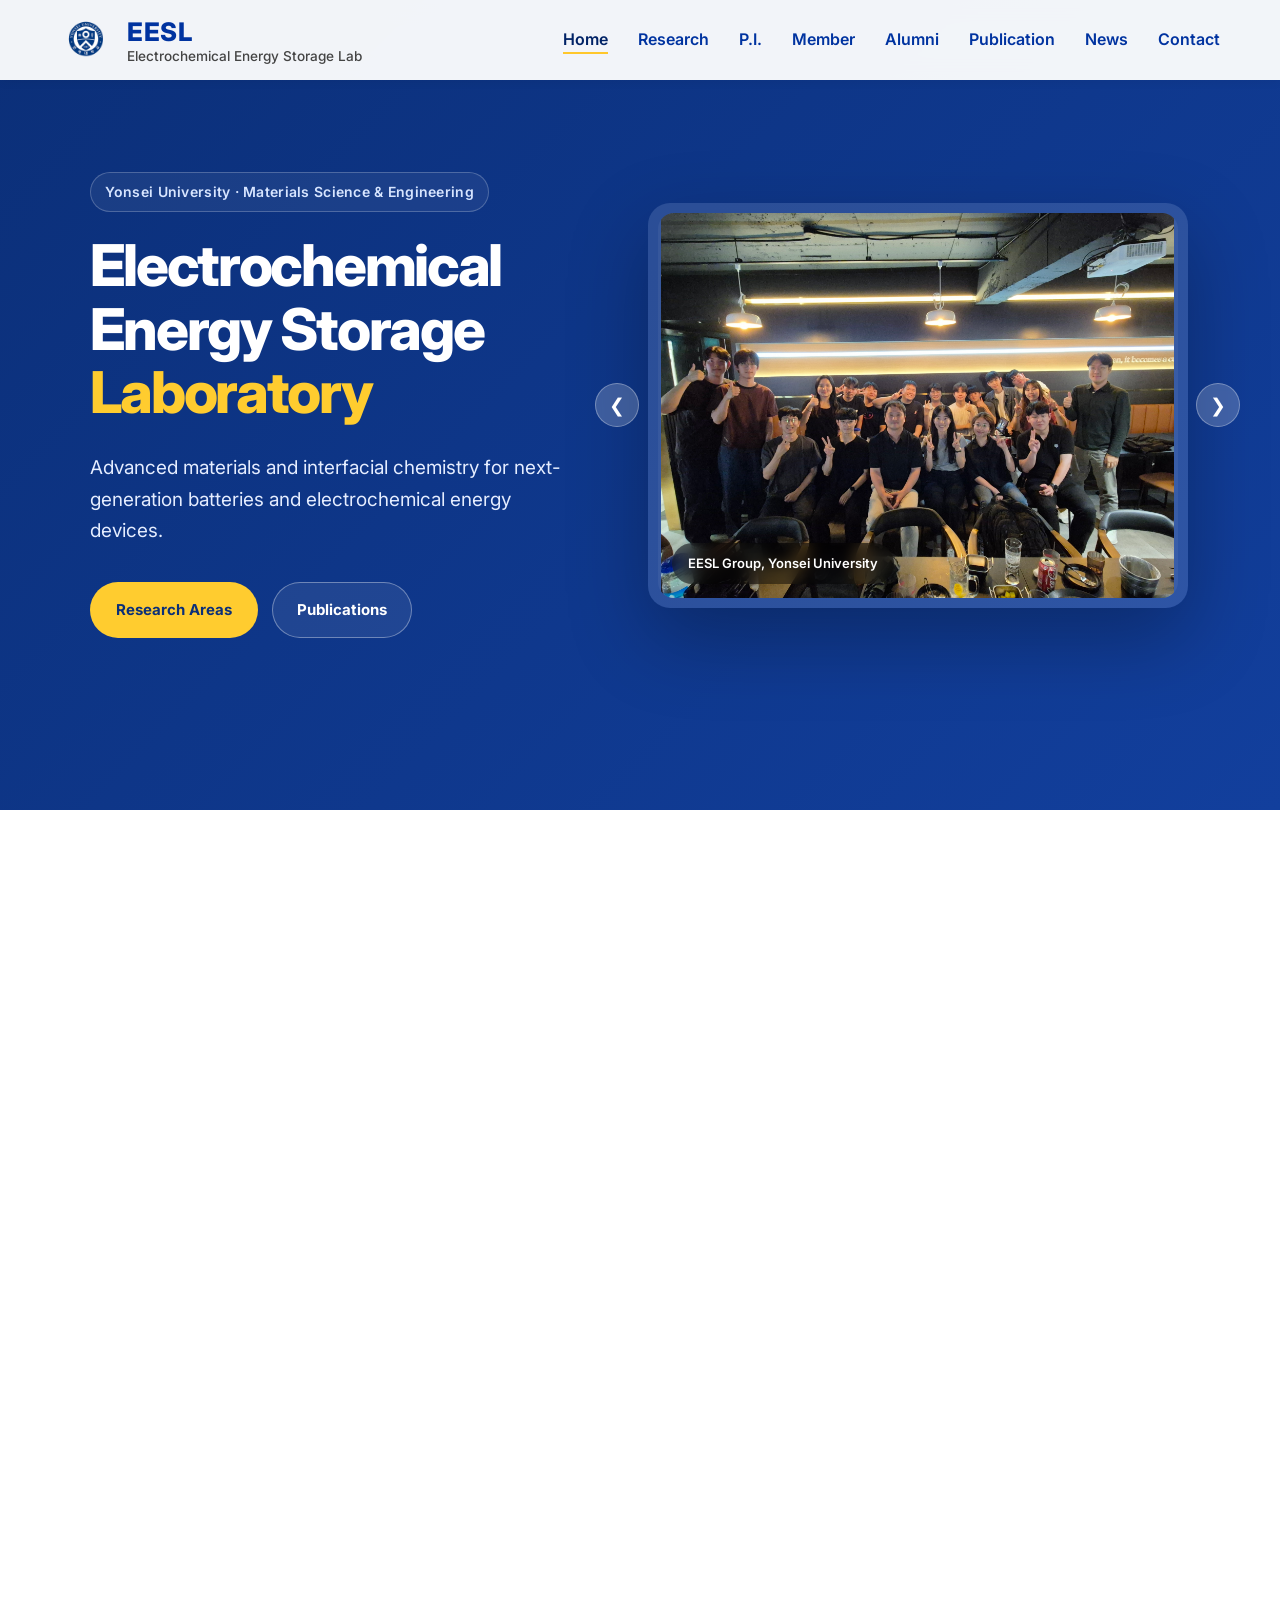
==== commit 0bea1f93: "fix professor image path" ====
--- a/index.html
+++ b/index.html
@@ -117,11 +117,6 @@
                     <li>"Probing the mechanism of high capacitance in two-dimensional titanium carbide using in-situ X-Ray absorption spectroscopy", <span class="journal">Advanced Energy Materials</span> <span class="year">(2015)</span></li>
                     <li>"Structural Changes and Thermal Stability of Charged LiNixMnyCozO2 Cathode Materials Studied by Combined In Situ Time-Resolved XRD and Mass Spectroscopy", <span class="journal">ACS Applied Materials & Interfaces</span> <span class="year">(2014)</span></li>
                 </ul>
-                <div class="text-center">
-                    <a href="https://scholar.google.co.kr/citations?hl=ko&user=i6YsCV8AAAAJ&view_op=list_works&sortby=pubdate" target="_blank" rel="noopener noreferrer" class="btn btn-outline">
-                        View Full List on Google Scholar
-                    </a>
-                </div>
             </div>
         </section>
 
--- a/style.css
+++ b/style.css
@@ -1072,7 +1072,8 @@
     left: 0;
     width: 100%;
     height: 100%;
-    object-fit: cover;
+    object-fit: contain !important;
+    background-color: rgba(255, 255, 255, 0.05);
     border-radius: 12px;
     opacity: 0;
     transition: opacity 0.5s ease-in-out;
@@ -1305,7 +1306,8 @@
   height: 100%;
   display: block;
   border-radius: 16px;
-  object-fit: cover;
+  object-fit: contain !important;
+  background-color: rgba(255, 255, 255, 0.05);
 }
 .image-caption {
   position: absolute;
@@ -1364,8 +1366,15 @@
   opacity: 0;
   transition: opacity 0.5s ease;
   z-index: 0;
-  object-fit: cover;
+  object-fit: contain !important;
+  background-color: rgba(255, 255, 255, 0.05);
   border-radius: 16px;
+}
+
+@media (max-width: 768px) {
+  .hero-image-wrap .slide-img, .slide-img, .hero-image-wrap img {
+    object-fit: contain !important;
+  }
 }
 
 .hero-image-wrap .slide-img.active {
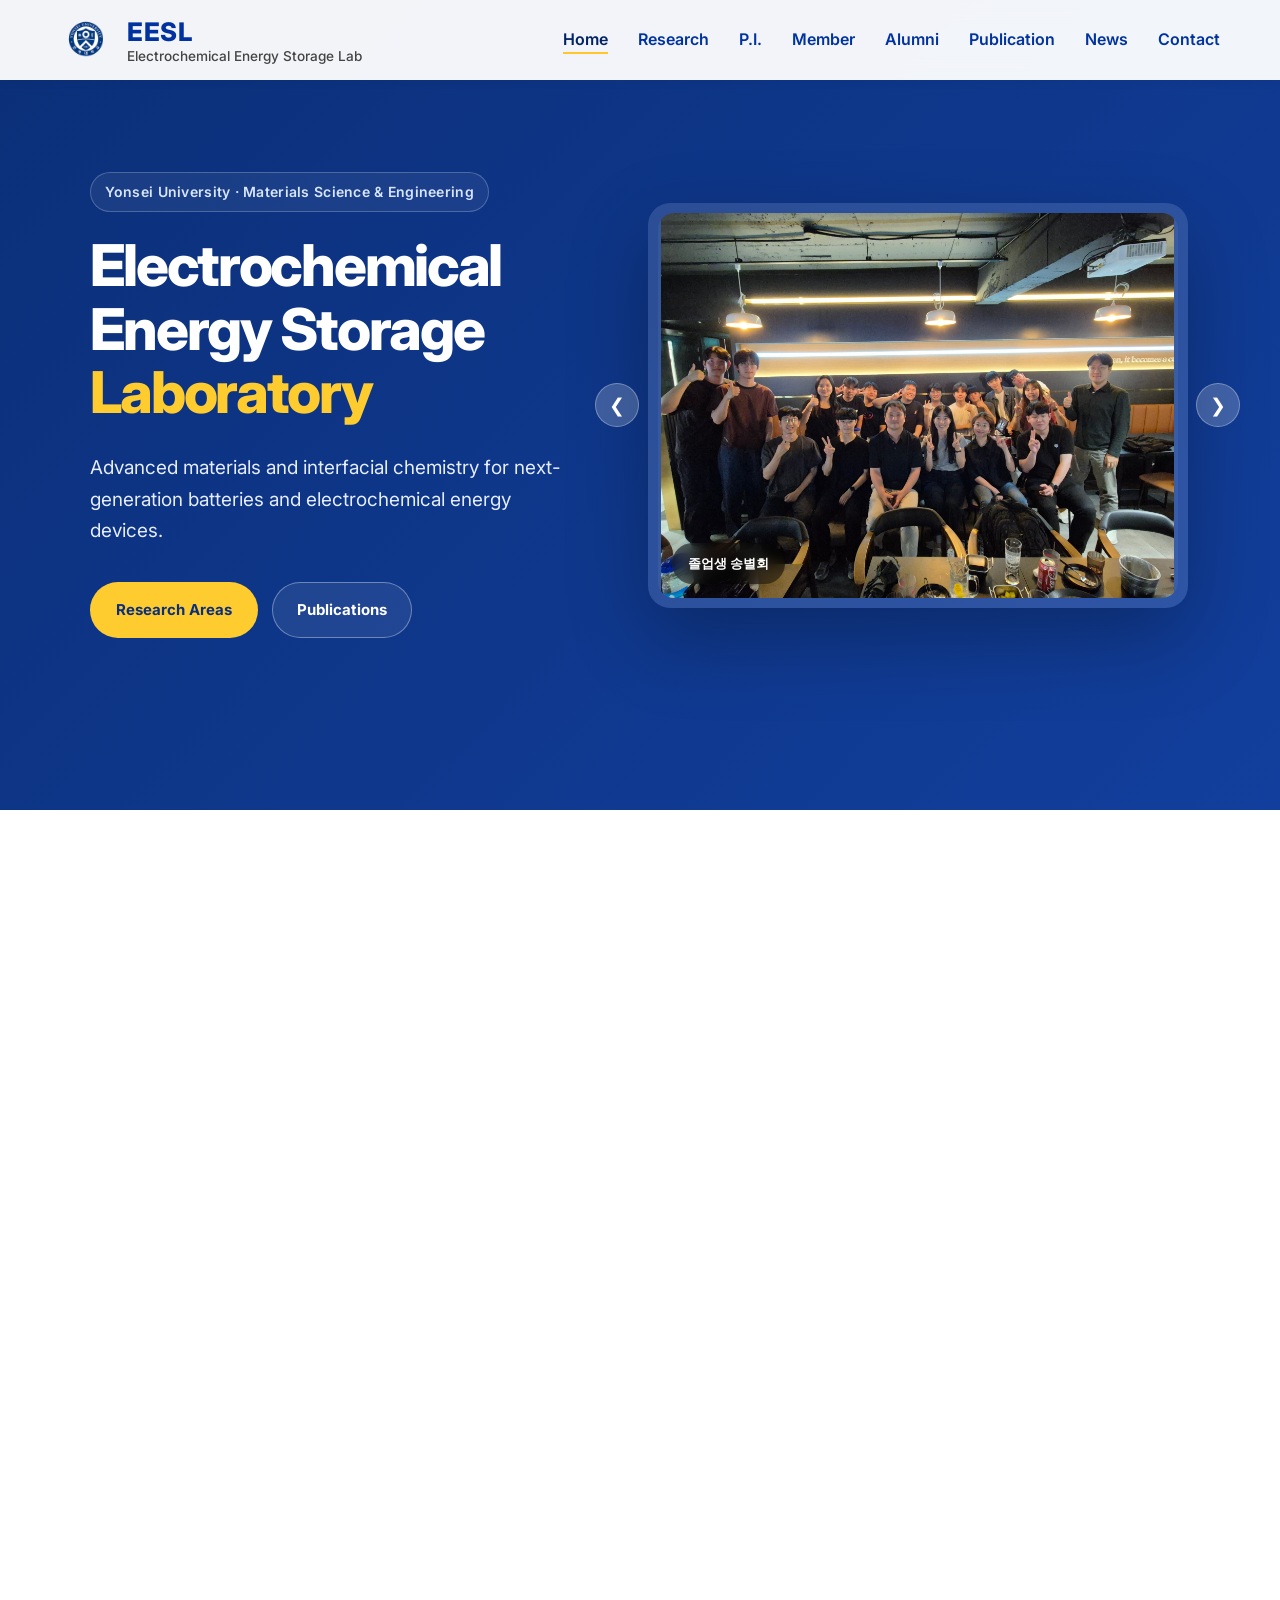
==== commit e3cece2d: "fix professor image path" ====
--- a/index.html
+++ b/index.html
@@ -63,10 +63,11 @@
                 
                 <div class="hero-image-wrap slider-container">
                   <div class="slider-wrapper">
-                      <img src="./images/main1.jpg" alt="EESL group photo 1" class="slide-img active" data-caption="EESL Group, Yonsei University">
-                      <img src="./images/main2.jpg" alt="EESL group photo 2" class="slide-img" data-caption="2026 Spring Workshop">
-                      <img src="./images/main3.jpg" alt="EESL group photo 3" class="slide-img" data-caption="Electrochemical Testing Lab">
-                      <img src="./images/main4.jpg" alt="EESL group photo 4" class="slide-img" data-caption="Synchrotron Beamtime at NSLS-II">
+                      <img src="./images/main1.jpg" alt="EESL group photo 1" class="slide-img active" data-caption="졸업생 송별회">
+                      <img src="./images/main2.png" alt="EESL group photo 2" class="slide-img" data-caption="2025년 스승의 날">
+                      <img src="./images/main3.jpg" alt="EESL group photo 3" class="slide-img" data-caption="교수님 BNL 시절">
+                      <img src="./images/main4.jpg" alt="EESL group photo 4" class="slide-img" data-caption="2025년 교수님 생신">
+                      <img src="./images/main5.jpg" alt="EESL group photo 5" class="slide-img" data-caption="2025년 그냥 부른날">
                   </div>
                   <!-- 글래스모피즘 캡션 -->
                   <div class="image-caption">
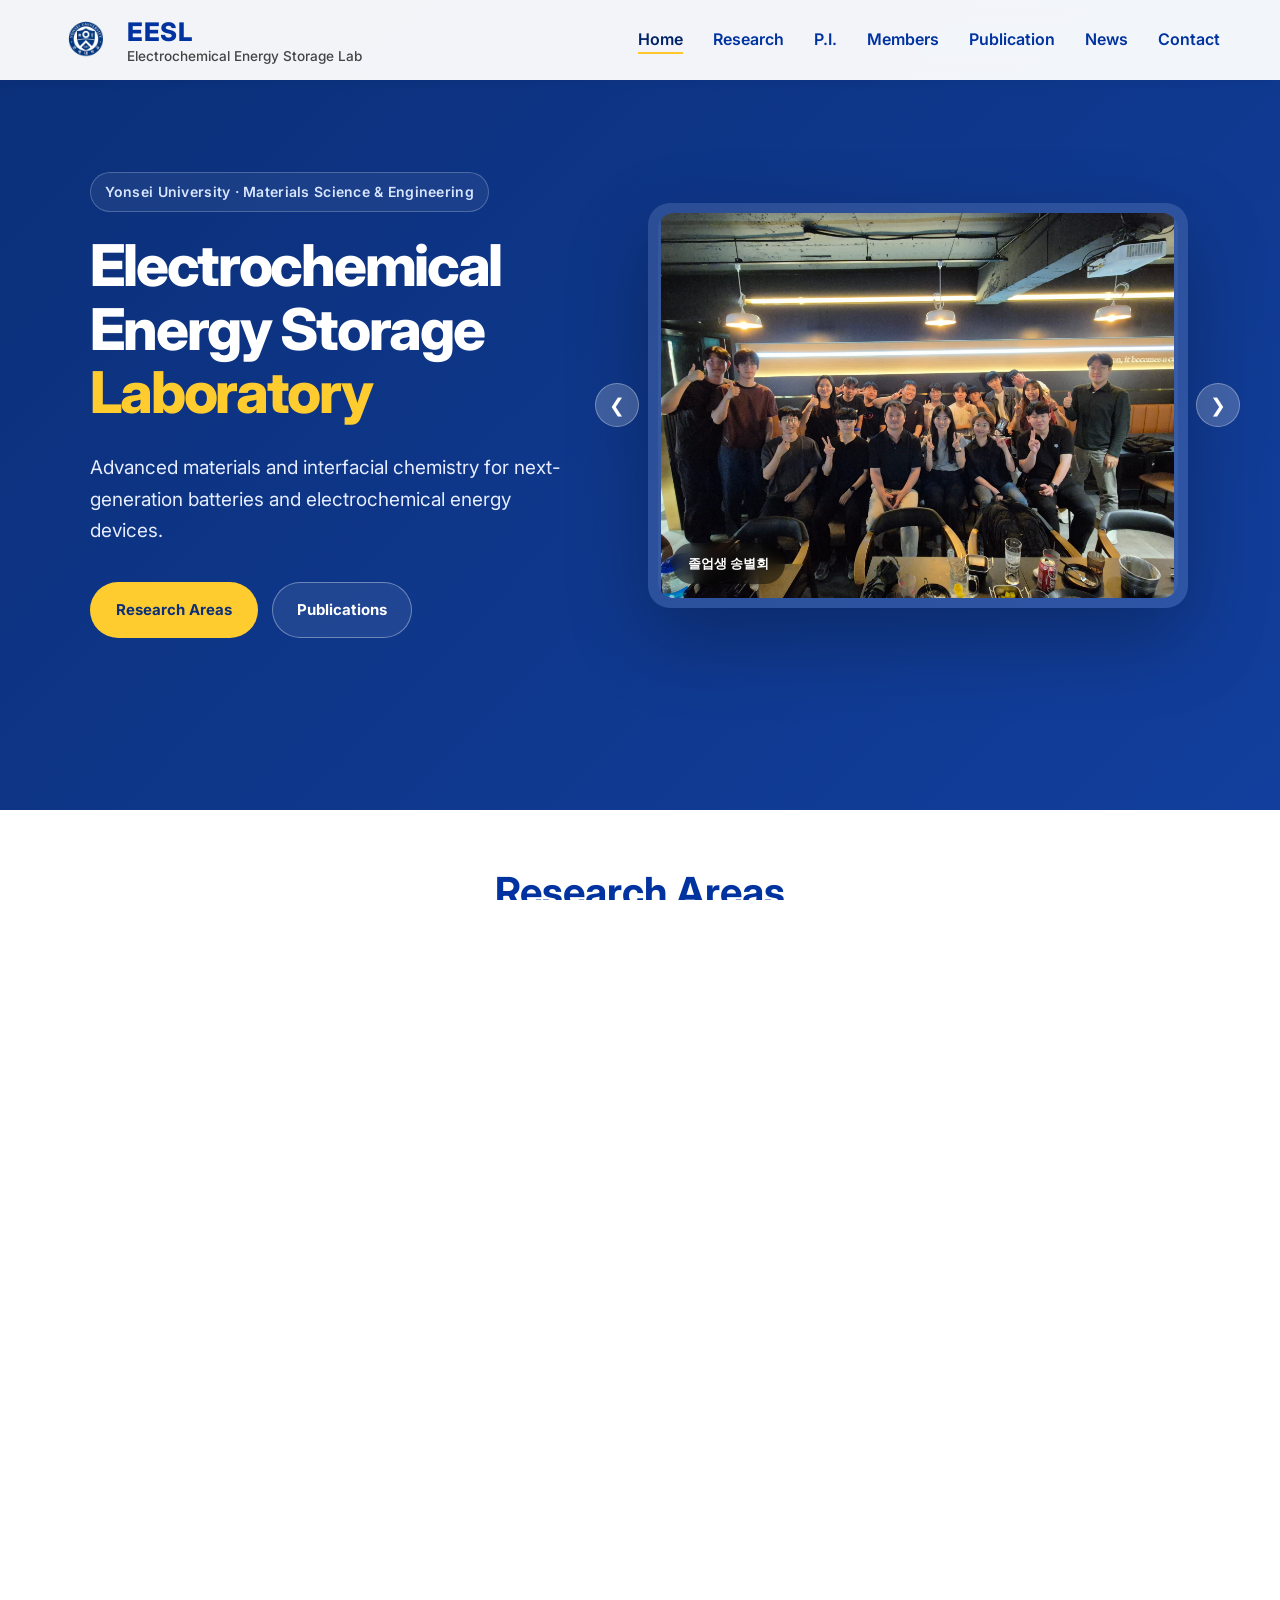
==== commit 66ca9507: "fix professor image path" ====
--- a/index.html
+++ b/index.html
@@ -1,147 +1,136 @@
 <!DOCTYPE html>
+
 <html lang="en">
 <head>
-    <meta charset="UTF-8">
-    <meta name="viewport" content="width=device-width, initial-scale=1.0">
-    <title>EESL | Electrochemical Energy Storage Laboratory</title>
-    <link href="https://fonts.googleapis.com/css2?family=Inter:wght@300;400;600;700&display=swap" rel="stylesheet">
-    <link rel="stylesheet" href="style.css">
-    <link rel="icon" href="./images/favicon.png" type="image/png">
-    <link rel="apple-touch-icon" href="./images/favicon.png">
+<meta charset="utf-8"/>
+<meta content="width=device-width, initial-scale=1.0" name="viewport"/>
+<title>EESL | Electrochemical Energy Storage Laboratory</title>
+<link href="https://fonts.googleapis.com/css2?family=Inter:wght@300;400;600;700&amp;display=swap" rel="stylesheet"/>
+<link href="style.css" rel="stylesheet"/>
+<link href="./images/favicon.png" rel="icon" type="image/png"/>
+<link href="./images/favicon.png" rel="apple-touch-icon"/>
 </head>
 <body>
-    <header class="header">
-    <div class="container header-content">
-        <a href="index.html" class="logo-container">
-            <img src="./images/EESL logo.png" alt="EESL Logo" class="header-logo-img">
-            <div class="logo-text-group">
-                <span class="logo-main-text">EESL</span>
-                <span class="logo-sub-text">Electrochemical Energy Storage Lab</span>
-            </div>
-        </a>
-        <nav class="nav">
-            <ul class="nav-list">
-                <li><a href="index.html" class="nav-link active">Home</a></li>
-                <li><a href="research.html" class="nav-link">Research</a></li>
-                <li><a href="pi.html" class="nav-link">P.I.</a></li>
-                <li><a href="member.html" class="nav-link">Member</a></li>
-                <li><a href="alumni.html" class="nav-link">Alumni</a></li>
-                <li><a href="publication.html" class="nav-link">Publication</a></li>
-                <li><a href="news.html" class="nav-link">News</a></li>
-                <li><a href="contact.html" class="nav-link">Contact</a></li>
-            </ul>
-        </nav>
-        <button class="mobile-menu-btn" aria-label="Toggle Menu">
-            <span></span>
-            <span></span>
-            <span></span>
-        </button>
-    </div>
+<header class="header">
+<div class="container header-content">
+<a class="logo-container" href="index.html">
+<img alt="EESL Logo" class="header-logo-img" src="./images/EESL logo.png"/>
+<div class="logo-text-group">
+<span class="logo-main-text">EESL</span>
+<span class="logo-sub-text">Electrochemical Energy Storage Lab</span>
+</div>
+</a>
+<nav class="nav">
+<ul class="nav-list">
+<li><a class="nav-link active" href="index.html">Home</a></li>
+<li><a class="nav-link" href="research.html">Research</a></li>
+<li><a class="nav-link" href="pi.html">P.I.</a></li>
+<li><a class="nav-link" href="member.html">Members</a></li>
+<li><a class="nav-link" href="publication.html">Publication</a></li>
+<li><a class="nav-link" href="news.html">News</a></li>
+<li><a class="nav-link" href="contact.html">Contact</a></li>
+</ul>
+</nav>
+<button aria-label="Toggle Menu" class="mobile-menu-btn">
+<span></span>
+<span></span>
+<span></span>
+</button>
+</div>
 </header>
-
-    <main>
-        <section id="home" class="hero">
-            <div class="hero-content">
-                <div class="hero-label">Yonsei University · Materials Science & Engineering</div>
-                <h1>
-                    Electrochemical<br>
-                    Energy Storage<br>
-                    <span>Laboratory</span>
-                </h1>
-                <p class="hero-subtitle">
+<main>
+<section class="hero" id="home">
+<div class="hero-content">
+<div class="hero-label">Yonsei University · Materials Science &amp; Engineering</div>
+<h1>
+                    Electrochemical<br/>
+                    Energy Storage<br/>
+<span>Laboratory</span>
+</h1>
+<p class="hero-subtitle">
                     Advanced materials and interfacial chemistry for next-generation batteries and electrochemical energy devices.
                 </p>
-                <div class="hero-buttons">
-                    <a href="research.html" class="btn primary">Research Areas</a>
-                    <a href="publication.html" class="btn secondary">Publications</a>
-                </div>
-            </div>
-
-            <div class="hero-slider-outer">
-                <!-- 좌우 컨트롤 화살표 버튼이 사진 카드 바깥에 존재 -->
-                <button class="slider-btn prev-btn" aria-label="Previous Slide">&#10094;</button>
-                
-                <div class="hero-image-wrap slider-container">
-                  <div class="slider-wrapper">
-                      <img src="./images/main1.jpg" alt="EESL group photo 1" class="slide-img active" data-caption="졸업생 송별회">
-                      <img src="./images/main2.png" alt="EESL group photo 2" class="slide-img" data-caption="2025년 스승의 날">
-                      <img src="./images/main3.jpg" alt="EESL group photo 3" class="slide-img" data-caption="교수님 BNL 시절">
-                      <img src="./images/main4.jpg" alt="EESL group photo 4" class="slide-img" data-caption="2025년 교수님 생신">
-                      <img src="./images/main5.jpg" alt="EESL group photo 5" class="slide-img" data-caption="2025년 그냥 부른날">
-                  </div>
-                  <!-- 글래스모피즘 캡션 -->
-                  <div class="image-caption">
+<div class="hero-buttons">
+<a class="btn primary" href="research.html">Research Areas</a>
+<a class="btn secondary" href="publication.html">Publications</a>
+</div>
+</div>
+<div class="hero-slider-outer">
+<!-- 좌우 컨트롤 화살표 버튼이 사진 카드 바깥에 존재 -->
+<button aria-label="Previous Slide" class="slider-btn prev-btn">❮</button>
+<div class="hero-image-wrap slider-container">
+<div class="slider-wrapper">
+<img alt="EESL group photo 1" class="slide-img active" data-caption="졸업생 송별회" src="./images/main1.jpg"/>
+<img alt="EESL group photo 2" class="slide-img" data-caption="2025년 스승의 날" src="./images/main2.png"/>
+<img alt="EESL group photo 3" class="slide-img" data-caption="교수님 BNL 시절" src="./images/main3.jpg"/>
+<img alt="EESL group photo 4" class="slide-img" data-caption="2025년 교수님 생신" src="./images/main4.jpg"/>
+<img alt="EESL group photo 5" class="slide-img" data-caption="2025년 그냥 부른날" src="./images/main5.jpg"/>
+</div>
+<!-- 글래스모피즘 캡션 -->
+<div class="image-caption">
                     EESL Group, Yonsei University
                   </div>
-                </div>
-                
-                <button class="slider-btn next-btn" aria-label="Next Slide">&#10095;</button>
-            </div>
-        </section>
-
-        <section id="research" class="section">
-            <div class="container">
-                <h2 class="section-title">Research Areas</h2>
-                <div class="grid">
-                    <div class="card">
-                        <div class="card-icon">🔋</div>
-                        <h3>Advanced Batteries</h3>
-                        <p>Developing next-generation materials for high-energy density and safe battery systems.</p>
-                    </div>
-                    <div class="card">
-                        <div class="card-icon">⚡</div>
-                        <h3>Supercapacitors</h3>
-                        <p>Exploring novel nanostructured materials for rapid energy storage and delivery.</p>
-                    </div>
-                    <div class="card">
-                        <div class="card-icon">🌱</div>
-                        <h3>Sustainable Materials</h3>
-                        <p>Focusing on eco-friendly and abundant resources for scalable energy solutions.</p>
-                    </div>
-                </div>
-            </div>
-        </section>
-
-        <section id="publications" class="section bg-light">
-            <div class="container">
-                <h2 class="section-title">Selected Publications</h2>
-                <ul class="publication-list">
-                    <li>"Evidence of Zintl Intermediate Phase and Its Impacts on Li and Na Storage Performance of Pb-Based Alloying Anodes", <span class="journal">Chemistry of Materials</span> <span class="year">(2023)</span></li>
-                    <li>"Dual passivation of cathode and anode through electrode–electrolyte interface engineering enables long-lifespan Li metal–SPAN batteries", <span class="journal">ACS Energy Letters</span> <span class="year">(2022)</span></li>
-                    <li>"Surface redox pseudocapacitance of partially oxidized titanium carbide MXene in water-in-salt electrolyte", <span class="journal">ACS Energy Letters</span> <span class="year">(2021)</span></li>
-                    <li>"Hierarchical nickel valence gradient stabilizes high-nickel content layered cathode materials", <span class="journal">Nature Communications</span> <span class="year">(2021)</span></li>
-                    <li>"New High‐Performance Pb‐Based Nanocomposite Anode Enabled by Wide‐Range Pb Redox and Zintl Phase Transition", <span class="journal">Advanced Functional Materials</span> <span class="year">(2021)</span></li>
-                    <li>"Reaction heterogeneity in practical high-energy lithium–sulfur pouch cells", <span class="journal">Energy & Environmental Science</span> <span class="year">(2020)</span></li>
-                    <li>"Synthesis and Characterization of a Molecularly Designed High‐Performance Organodisulfide as Cathode Material for Lithium Batteries", <span class="journal">Advanced Energy Materials</span> <span class="year">(2019)</span></li>
-                    <li>"In situ/operando synchrotron-based X-ray techniques for lithium-ion battery research", <span class="journal">NPG Asia Materials</span> <span class="year">(2018)</span></li>
-                    <li>"Na‐ion intercalation and charge storage mechanism in 2D vanadium carbide", <span class="journal">Advanced Energy Materials</span> <span class="year">(2017)</span></li>
-                    <li>"Probing the mechanism of high capacitance in two-dimensional titanium carbide using in-situ X-Ray absorption spectroscopy", <span class="journal">Advanced Energy Materials</span> <span class="year">(2015)</span></li>
-                    <li>"Structural Changes and Thermal Stability of Charged LiNixMnyCozO2 Cathode Materials Studied by Combined In Situ Time-Resolved XRD and Mass Spectroscopy", <span class="journal">ACS Applied Materials & Interfaces</span> <span class="year">(2014)</span></li>
-                </ul>
-            </div>
-        </section>
-
-        <section id="contact" class="section bg-deep">
-            <div class="container text-center">
-                <h2 class="section-title text-white">Contact Us</h2>
-                <div class="contact-info">
-                    <p><strong>Electrochemical Energy Storage Laboratory (EESL) </strong></p>
-                    <p>Department of Material Science and Engineering, Yonsei University</p>
-                    <p>Email: smbak@yonsei.ac.kr</p>
-                </div>
-            </div>
-        </section>
-    </main>
-
-    <footer class="footer">
-        <div class="container">
-            <p>&copy; 2026 Electrochemical Energy Storage Laboratory (EESL). All rights reserved.</p>
-	<p>Handcrafted by <strong>Myeong-Jun Song</strong></p>
-        </div>
-    </footer>
-
-
-
-    <script src="script.js"></script>
+</div>
+<button aria-label="Next Slide" class="slider-btn next-btn">❯</button>
+</div>
+</section>
+<section class="section" id="research">
+<div class="container">
+<h2 class="section-title">Research Areas</h2>
+<div class="grid">
+<div class="card">
+<div class="card-icon">🔋</div>
+<h3>Advanced Batteries</h3>
+<p>Developing next-generation materials for high-energy density and safe battery systems.</p>
+</div>
+<div class="card">
+<div class="card-icon">⚡</div>
+<h3>Supercapacitors</h3>
+<p>Exploring novel nanostructured materials for rapid energy storage and delivery.</p>
+</div>
+<div class="card">
+<div class="card-icon">🌱</div>
+<h3>Sustainable Materials</h3>
+<p>Focusing on eco-friendly and abundant resources for scalable energy solutions.</p>
+</div>
+</div>
+</div>
+</section>
+<section class="section bg-light" id="publications">
+<div class="container">
+<h2 class="section-title">Selected Publications</h2>
+<ul class="publication-list">
+<li>"Evidence of Zintl Intermediate Phase and Its Impacts on Li and Na Storage Performance of Pb-Based Alloying Anodes", <span class="journal">Chemistry of Materials</span> <span class="year">(2023)</span></li>
+<li>"Dual passivation of cathode and anode through electrode–electrolyte interface engineering enables long-lifespan Li metal–SPAN batteries", <span class="journal">ACS Energy Letters</span> <span class="year">(2022)</span></li>
+<li>"Surface redox pseudocapacitance of partially oxidized titanium carbide MXene in water-in-salt electrolyte", <span class="journal">ACS Energy Letters</span> <span class="year">(2021)</span></li>
+<li>"Hierarchical nickel valence gradient stabilizes high-nickel content layered cathode materials", <span class="journal">Nature Communications</span> <span class="year">(2021)</span></li>
+<li>"New High‐Performance Pb‐Based Nanocomposite Anode Enabled by Wide‐Range Pb Redox and Zintl Phase Transition", <span class="journal">Advanced Functional Materials</span> <span class="year">(2021)</span></li>
+<li>"Reaction heterogeneity in practical high-energy lithium–sulfur pouch cells", <span class="journal">Energy &amp; Environmental Science</span> <span class="year">(2020)</span></li>
+<li>"Synthesis and Characterization of a Molecularly Designed High‐Performance Organodisulfide as Cathode Material for Lithium Batteries", <span class="journal">Advanced Energy Materials</span> <span class="year">(2019)</span></li>
+<li>"In situ/operando synchrotron-based X-ray techniques for lithium-ion battery research", <span class="journal">NPG Asia Materials</span> <span class="year">(2018)</span></li>
+<li>"Na‐ion intercalation and charge storage mechanism in 2D vanadium carbide", <span class="journal">Advanced Energy Materials</span> <span class="year">(2017)</span></li>
+<li>"Probing the mechanism of high capacitance in two-dimensional titanium carbide using in-situ X-Ray absorption spectroscopy", <span class="journal">Advanced Energy Materials</span> <span class="year">(2015)</span></li>
+<li>"Structural Changes and Thermal Stability of Charged LiNixMnyCozO2 Cathode Materials Studied by Combined In Situ Time-Resolved XRD and Mass Spectroscopy", <span class="journal">ACS Applied Materials &amp; Interfaces</span> <span class="year">(2014)</span></li>
+</ul>
+</div>
+</section>
+<section class="section bg-deep" id="contact">
+<div class="container text-center">
+<h2 class="section-title text-white">Contact Us</h2>
+<div class="contact-info">
+<p><strong>Electrochemical Energy Storage Laboratory (EESL) </strong></p>
+<p>Department of Material Science and Engineering, Yonsei University</p>
+<p>Email: smbak@yonsei.ac.kr</p>
+</div>
+</div>
+</section>
+</main>
+<footer class="footer">
+<div class="container">
+<p>© 2026 Electrochemical Energy Storage Laboratory (EESL). All rights reserved.</p>
+<p>Handcrafted by <strong>Myeong-Jun Song</strong></p>
+</div>
+</footer>
+<script src="script.js"></script>
 </body>
 </html>
--- a/style.css
+++ b/style.css
@@ -222,7 +222,7 @@
 
 /* Sections */
 .section {
-    padding: 100px 0;
+    padding: 50px 0;
 }
 
 /* P.I. Profile Section */
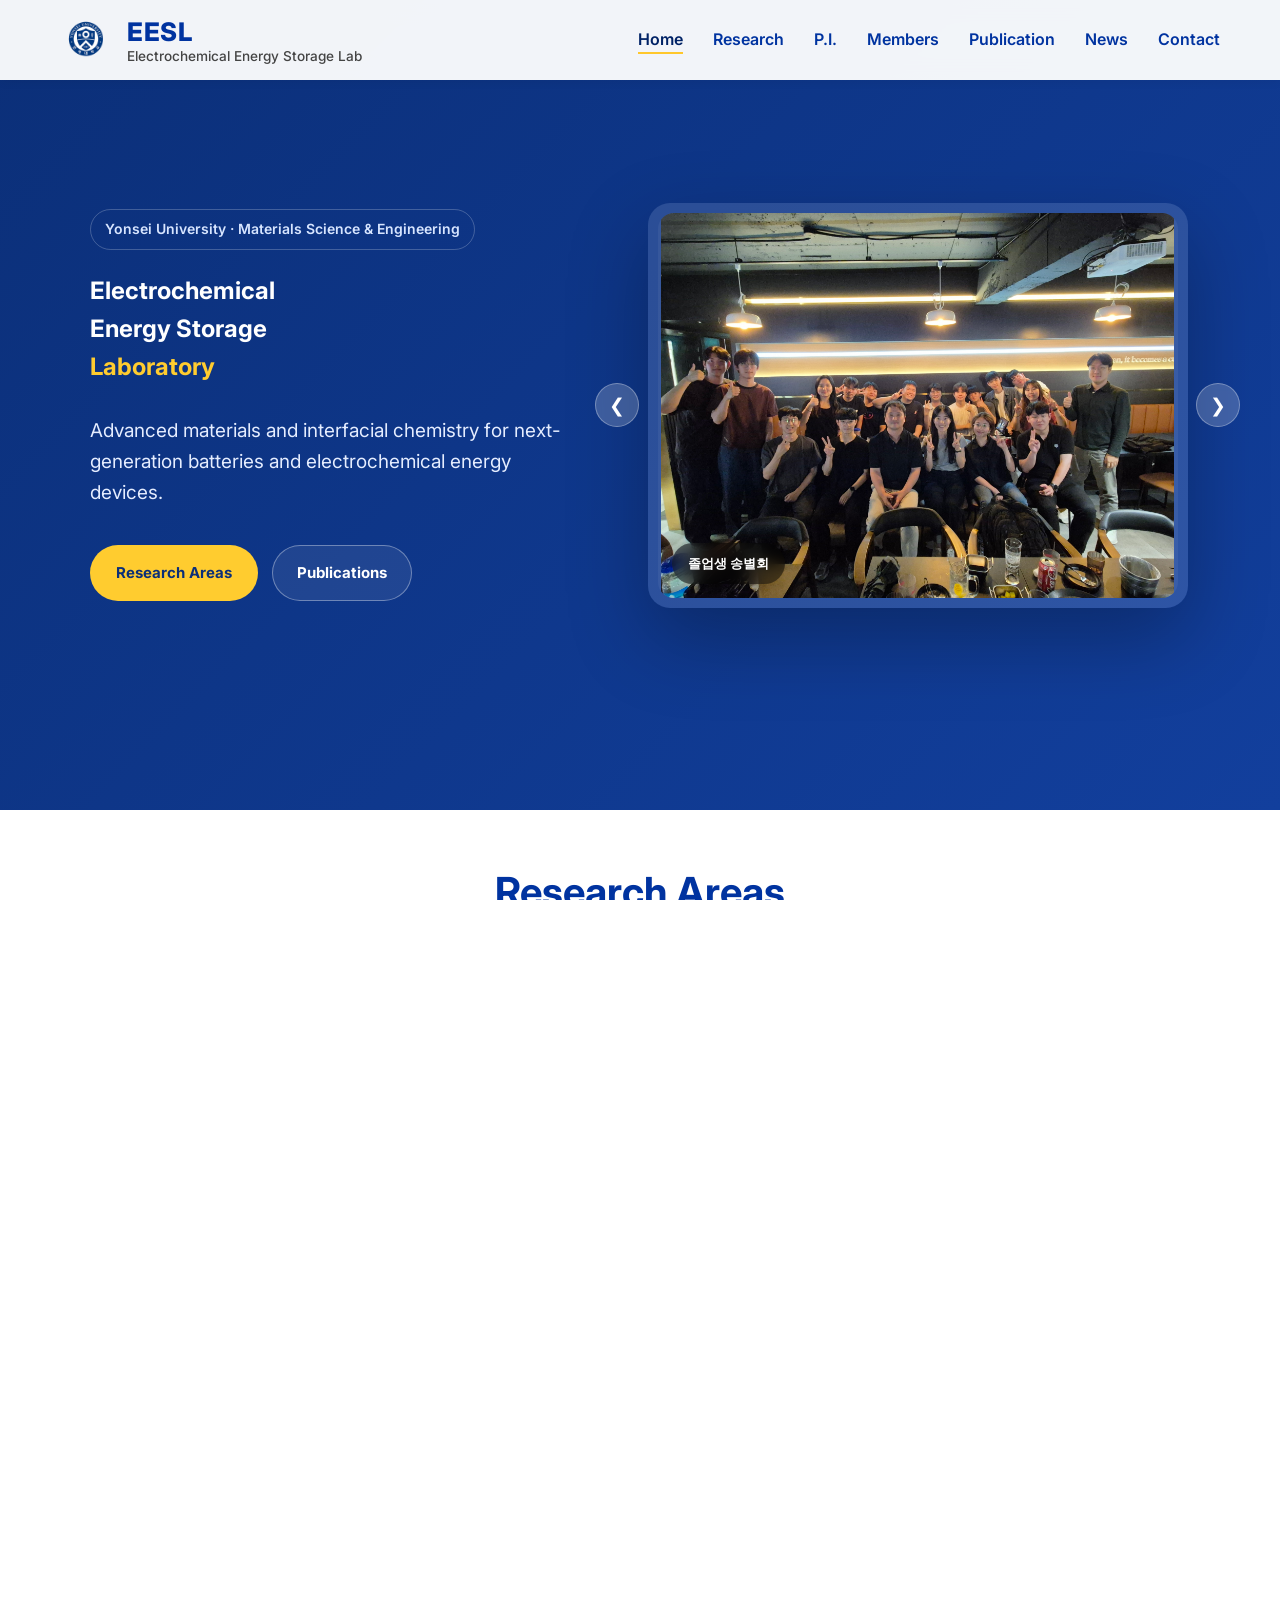
==== commit 9af0df5f: "fix professor image path" ====
--- a/index.html
+++ b/index.html
@@ -41,7 +41,7 @@
 <main>
 <section class="hero" id="home">
 <div class="hero-content">
-<div class="hero-label">Yonsei University · Materials Science &amp; Engineering</div>
+<div class="hero-label">Yonsei University <span class="hero-dot">·</span><br class="hero-br"/> Materials Science &amp; Engineering</div>
 <h1>
                     Electrochemical<br/>
                     Energy Storage<br/>
--- a/style.css
+++ b/style.css
@@ -1256,6 +1256,11 @@
   color: #d7e5ff;
   font-size: 14px;
   font-weight: 600;
+  text-align: center;
+}
+.hero-br {
+  display: none;
+}
   letter-spacing: 0.02em;
   background: rgba(255, 255, 255, 0.06);
 }
@@ -1567,6 +1572,8 @@
     margin-top: 10px !important;
     margin-bottom: 20px !important;
   }
+  .hero-dot { display: none; }
+  .hero-br { display: block; }
   .hero-slider-outer .prev-btn {
     left: 16px !important;
     z-index: 30 !important;
